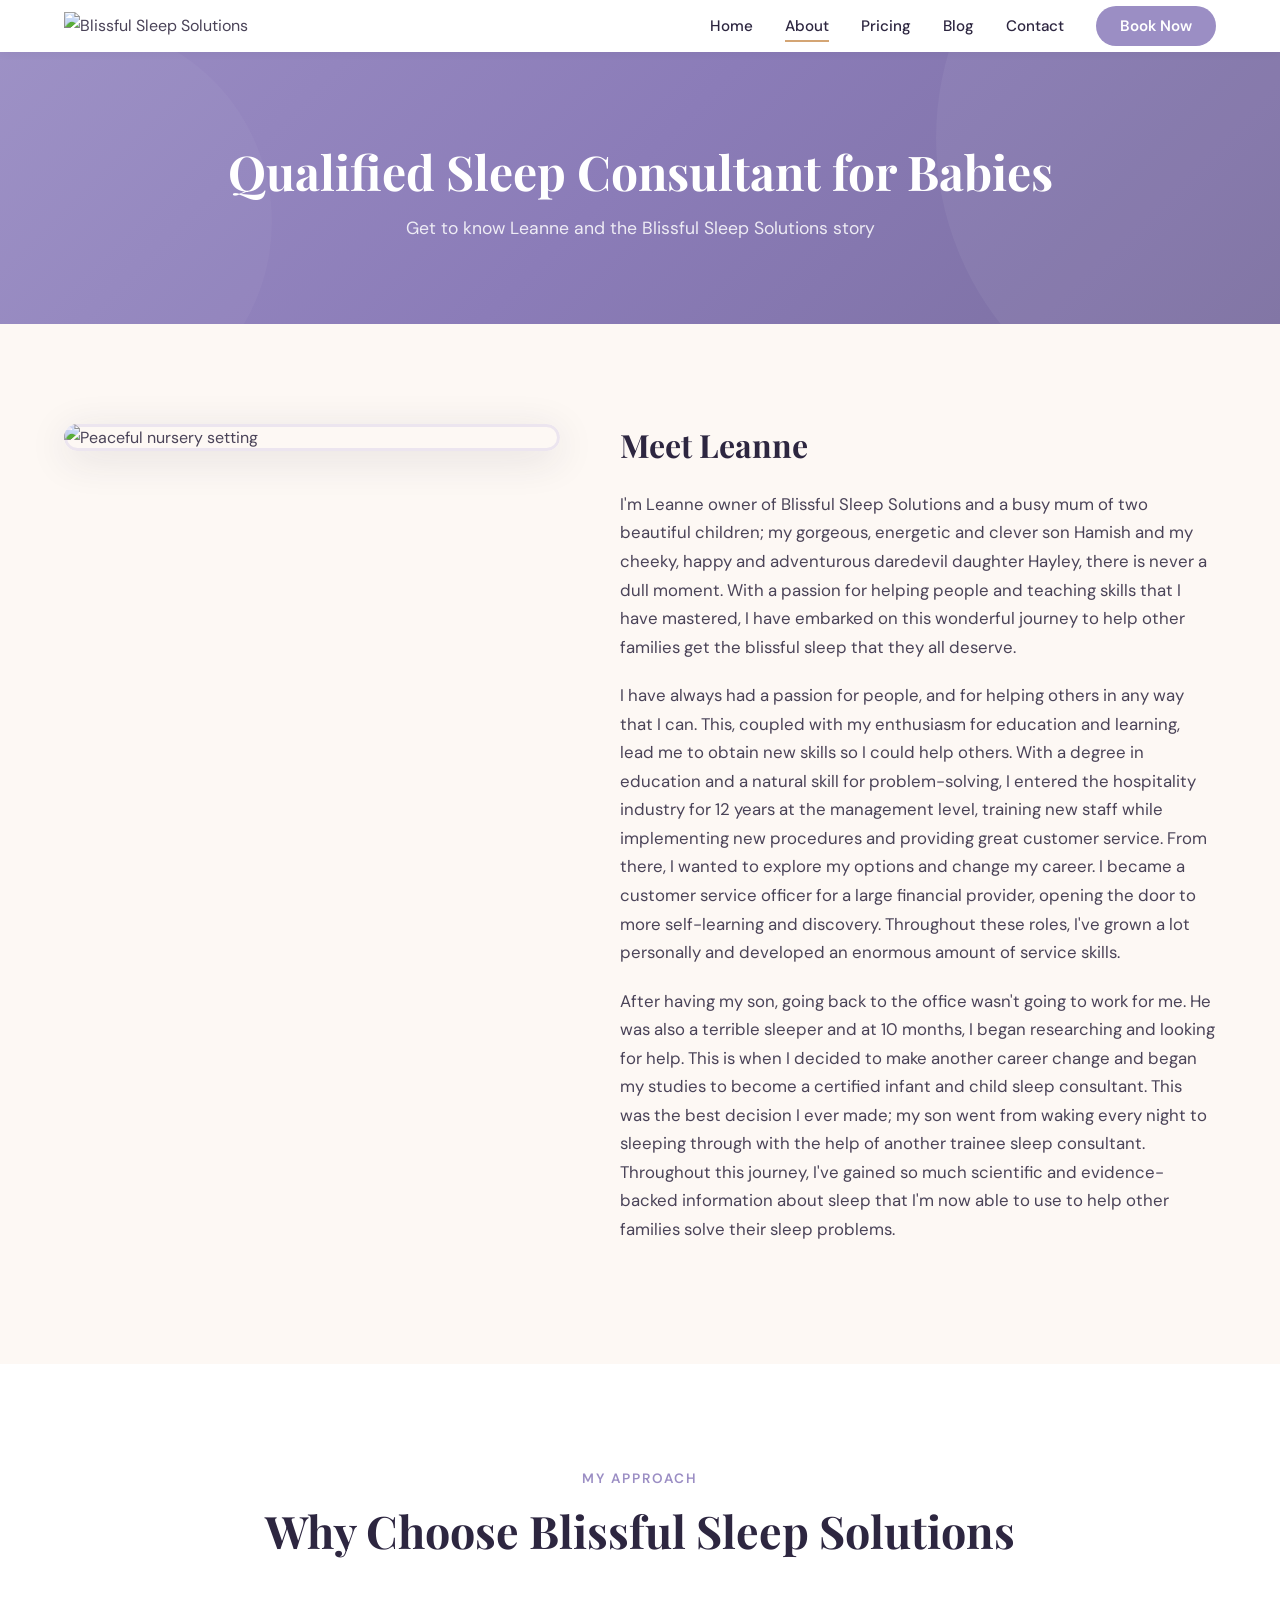
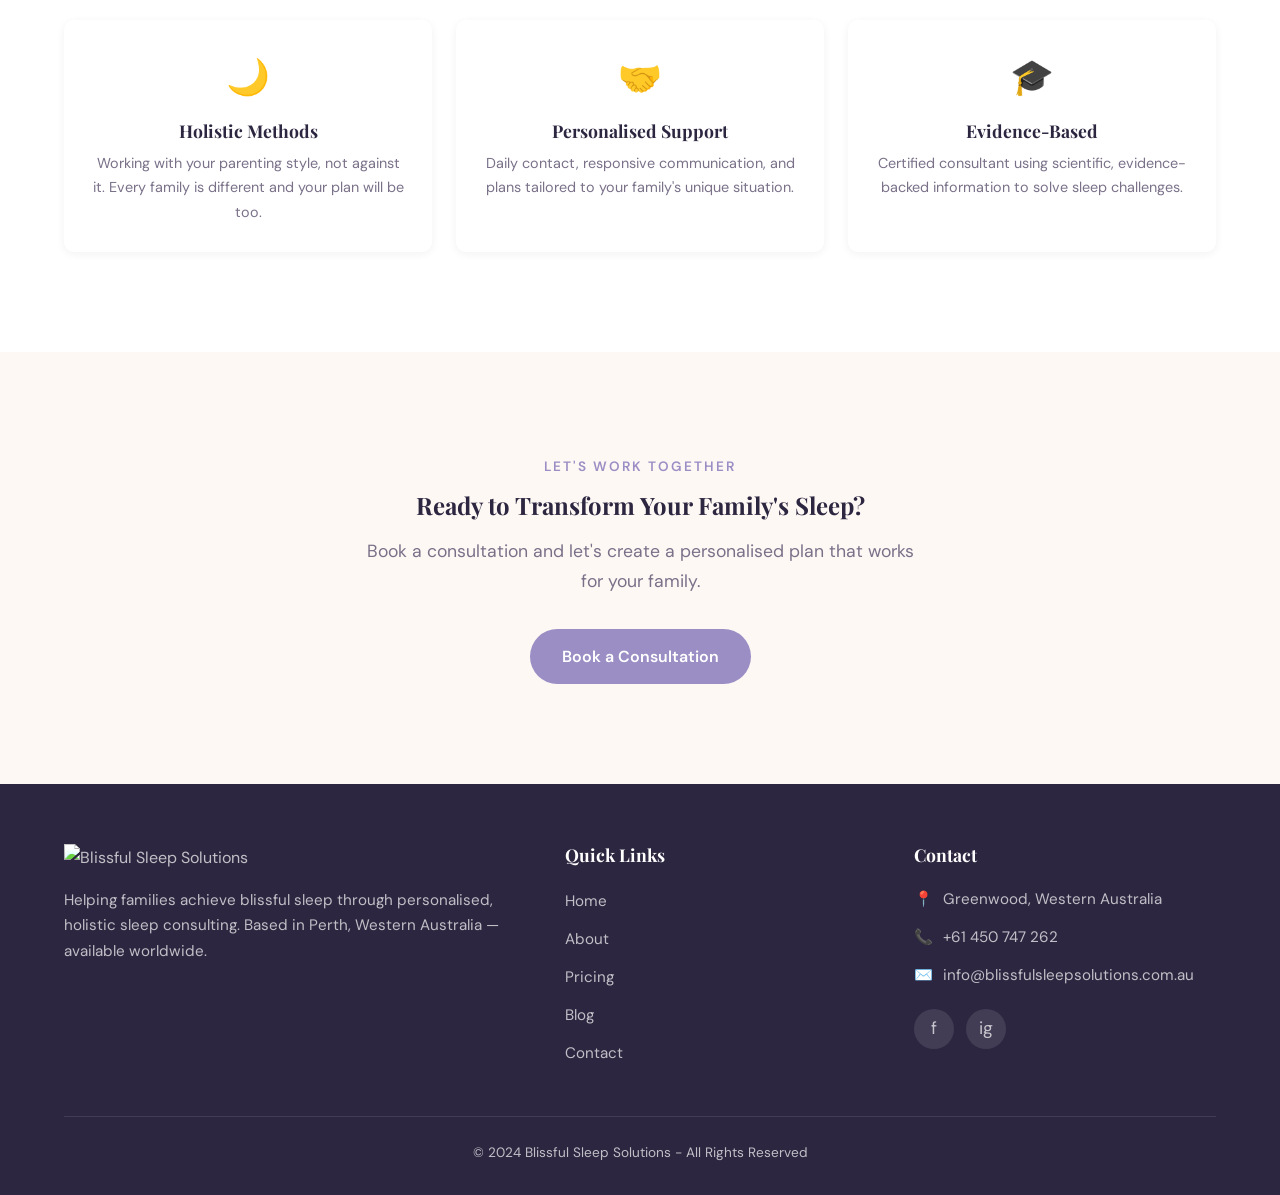
==== about.html @ 7fec7b7b "Initial build: Blissful Sleep Solutions modern redesign - 5 pages: Home, About, Pricing, Blog, Conta" ====
<!DOCTYPE html>
<html lang="en">
<head>
  <meta charset="UTF-8">
  <meta name="viewport" content="width=device-width, initial-scale=1.0">
  <title>About — Blissful Sleep Solutions</title>
  <meta name="description" content="Meet Leanne, a certified infant and child sleep consultant helping families in Perth, Western Australia achieve blissful sleep.">
  <meta property="og:title" content="About — Blissful Sleep Solutions">
  <meta property="og:description" content="Meet Leanne, a certified infant and child sleep consultant helping families in Perth, WA.">
  <meta property="og:image" content="https://img1.wsimg.com/isteam/ip/24dca071-70eb-4f10-9c1e-517683557270/logo/8243e5e0-a19e-4f4e-a3b1-569e0f55d797.jpg">
  <link rel="icon" href="https://img1.wsimg.com/isteam/ip/24dca071-70eb-4f10-9c1e-517683557270/logo/8243e5e0-a19e-4f4e-a3b1-569e0f55d797.jpg" type="image/jpeg">
  <link rel="preconnect" href="https://fonts.googleapis.com">
  <link rel="preconnect" href="https://fonts.gstatic.com" crossorigin>
  <link href="https://fonts.googleapis.com/css2?family=DM+Sans:wght@400;500;600;700&family=Playfair+Display:wght@400;500;600;700&display=swap" rel="stylesheet">
  <link rel="stylesheet" href="styles.css">
</head>
<body>

  <div class="nav-overlay"></div>

  <nav class="navbar inner-nav">
    <div class="container">
      <a href="index.html" class="nav-logo">
        <img src="https://img1.wsimg.com/isteam/ip/24dca071-70eb-4f10-9c1e-517683557270/logo/8243e5e0-a19e-4f4e-a3b1-569e0f55d797.jpg" alt="Blissful Sleep Solutions">
      </a>
      <ul class="nav-links">
        <li><a href="index.html">Home</a></li>
        <li><a href="about.html">About</a></li>
        <li><a href="pricing.html">Pricing</a></li>
        <li><a href="blog.html">Blog</a></li>
        <li><a href="contact.html">Contact</a></li>
        <li><a href="https://calendly.com/blissfulsleepsolutions" target="_blank" rel="noopener" class="nav-cta">Book Now</a></li>
      </ul>
      <button class="hamburger" aria-label="Toggle menu">
        <span></span><span></span><span></span>
      </button>
    </div>
  </nav>

  <!-- Page Hero -->
  <section class="page-hero">
    <h1>Qualified Sleep Consultant for Babies</h1>
    <p>Get to know Leanne and the Blissful Sleep Solutions story</p>
  </section>

  <!-- About Content -->
  <section class="section">
    <div class="container">
      <div class="about-content">
        <div class="about-image fade-in">
          <img src="https://images.unsplash.com/photo-1544126592-807ade215a0b?w=800&q=80" alt="Peaceful nursery setting">
        </div>
        <div class="about-text fade-in">
          <h2>Meet Leanne</h2>
          <p>I'm Leanne owner of Blissful Sleep Solutions and a busy mum of two beautiful children; my gorgeous, energetic and clever son Hamish and my cheeky, happy and adventurous daredevil daughter Hayley, there is never a dull moment. With a passion for helping people and teaching skills that I have mastered, I have embarked on this wonderful journey to help other families get the blissful sleep that they all deserve.</p>
          <p>I have always had a passion for people, and for helping others in any way that I can. This, coupled with my enthusiasm for education and learning, lead me to obtain new skills so I could help others. With a degree in education and a natural skill for problem-solving, I entered the hospitality industry for 12 years at the management level, training new staff while implementing new procedures and providing great customer service. From there, I wanted to explore my options and change my career. I became a customer service officer for a large financial provider, opening the door to more self-learning and discovery. Throughout these roles, I've grown a lot personally and developed an enormous amount of service skills.</p>
          <p>After having my son, going back to the office wasn't going to work for me. He was also a terrible sleeper and at 10 months, I began researching and looking for help. This is when I decided to make another career change and began my studies to become a certified infant and child sleep consultant. This was the best decision I ever made; my son went from waking every night to sleeping through with the help of another trainee sleep consultant. Throughout this journey, I've gained so much scientific and evidence-backed information about sleep that I'm now able to use to help other families solve their sleep problems.</p>
        </div>
      </div>
    </div>
  </section>

  <!-- Values -->
  <section class="section" style="background: var(--white);">
    <div class="container">
      <div class="section-header">
        <span class="section-label">My Approach</span>
        <h2>Why Choose Blissful Sleep Solutions</h2>
      </div>
      <div class="about-values">
        <div class="value-card fade-in fade-in-delay-1">
          <div class="value-icon">🌙</div>
          <h4>Holistic Methods</h4>
          <p>Working with your parenting style, not against it. Every family is different and your plan will be too.</p>
        </div>
        <div class="value-card fade-in fade-in-delay-2">
          <div class="value-icon">🤝</div>
          <h4>Personalised Support</h4>
          <p>Daily contact, responsive communication, and plans tailored to your family's unique situation.</p>
        </div>
        <div class="value-card fade-in fade-in-delay-3">
          <div class="value-icon">🎓</div>
          <h4>Evidence-Based</h4>
          <p>Certified consultant using scientific, evidence-backed information to solve sleep challenges.</p>
        </div>
      </div>
    </div>
  </section>

  <!-- CTA -->
  <section class="section" style="text-align: center;">
    <div class="container fade-in">
      <span class="section-label">Let's Work Together</span>
      <h2 style="margin-bottom: 16px;">Ready to Transform Your Family's Sleep?</h2>
      <p style="max-width: 550px; margin: 0 auto 32px; color: var(--text-light); font-size: 1.1rem;">Book a consultation and let's create a personalised plan that works for your family.</p>
      <a href="https://calendly.com/blissfulsleepsolutions" target="_blank" rel="noopener" class="btn btn-primary">Book a Consultation</a>
    </div>
  </section>

  <!-- Footer -->
  <footer class="footer">
    <div class="container">
      <div class="footer-grid">
        <div class="footer-brand">
          <img src="https://img1.wsimg.com/isteam/ip/24dca071-70eb-4f10-9c1e-517683557270/logo/8243e5e0-a19e-4f4e-a3b1-569e0f55d797.jpg" alt="Blissful Sleep Solutions">
          <p>Helping families achieve blissful sleep through personalised, holistic sleep consulting. Based in Perth, Western Australia — available worldwide.</p>
        </div>
        <div>
          <h4>Quick Links</h4>
          <ul class="footer-links">
            <li><a href="index.html">Home</a></li>
            <li><a href="about.html">About</a></li>
            <li><a href="pricing.html">Pricing</a></li>
            <li><a href="blog.html">Blog</a></li>
            <li><a href="contact.html">Contact</a></li>
          </ul>
        </div>
        <div>
          <h4>Contact</h4>
          <div class="footer-contact-item"><span class="icon">📍</span> Greenwood, Western Australia</div>
          <div class="footer-contact-item"><span class="icon">📞</span> <a href="tel:+61450747262" style="color: inherit;">+61 450 747 262</a></div>
          <div class="footer-contact-item"><span class="icon">✉️</span> <a href="mailto:info@blissfulsleepsolutions.com.au" style="color: inherit;">info@blissfulsleepsolutions.com.au</a></div>
          <div class="footer-social">
            <a href="https://www.facebook.com/812898538879275" target="_blank" rel="noopener" aria-label="Facebook">f</a>
            <a href="https://www.instagram.com/blissfulsleepsolutions" target="_blank" rel="noopener" aria-label="Instagram">ig</a>
          </div>
        </div>
      </div>
      <div class="footer-bottom">&copy; 2024 Blissful Sleep Solutions - All Rights Reserved</div>
    </div>
  </footer>

  <button class="back-to-top" aria-label="Back to top">↑</button>
  <script src="script.js"></script>
</body>
</html>
---- styles.css ----
/* ===== BASE & VARIABLES ===== */
:root {
  --lavender: #9B8EC4;
  --lavender-light: #C4B8E0;
  --lavender-dark: #7B6FA0;
  --cream: #FDF8F4;
  --cream-dark: #F5EDE4;
  --gold: #D4A574;
  --gold-light: #E8C9A0;
  --dusty-rose: #D4A0A0;
  --text-dark: #2D2640;
  --text-body: #4A4358;
  --text-light: #7A7189;
  --white: #FFFFFF;
  --shadow-sm: 0 2px 8px rgba(45, 38, 64, 0.06);
  --shadow-md: 0 4px 20px rgba(45, 38, 64, 0.08);
  --shadow-lg: 0 8px 40px rgba(45, 38, 64, 0.12);
  --radius: 16px;
  --radius-sm: 10px;
  --transition: 0.3s cubic-bezier(0.4, 0, 0.2, 1);
}

*, *::before, *::after {
  margin: 0;
  padding: 0;
  box-sizing: border-box;
}

html {
  scroll-behavior: smooth;
  font-size: 16px;
}

body {
  font-family: 'DM Sans', sans-serif;
  color: var(--text-body);
  background: var(--cream);
  line-height: 1.7;
  overflow-x: hidden;
}

h1, h2, h3, h4, h5, h6 {
  font-family: 'Playfair Display', serif;
  color: var(--text-dark);
  line-height: 1.3;
}

a {
  text-decoration: none;
  color: inherit;
  transition: color var(--transition);
}

img {
  max-width: 100%;
  height: auto;
}

.container {
  max-width: 1200px;
  margin: 0 auto;
  padding: 0 24px;
}

/* ===== NAVIGATION ===== */
.navbar {
  position: fixed;
  top: 0;
  left: 0;
  right: 0;
  z-index: 1000;
  padding: 20px 0;
  transition: all var(--transition);
  background: transparent;
}

.navbar.scrolled {
  background: rgba(255, 255, 255, 0.97);
  backdrop-filter: blur(20px);
  padding: 12px 0;
  box-shadow: var(--shadow-sm);
}

.navbar .container {
  display: flex;
  align-items: center;
  justify-content: space-between;
}

.nav-logo img {
  height: 50px;
  transition: height var(--transition);
}

.navbar.scrolled .nav-logo img {
  height: 40px;
}

.nav-links {
  display: flex;
  align-items: center;
  gap: 32px;
  list-style: none;
}

.nav-links a {
  font-size: 0.95rem;
  font-weight: 500;
  color: var(--white);
  position: relative;
  padding: 4px 0;
}

.navbar.scrolled .nav-links a {
  color: var(--text-dark);
}

.nav-links a::after {
  content: '';
  position: absolute;
  bottom: -2px;
  left: 0;
  width: 0;
  height: 2px;
  background: var(--gold);
  transition: width var(--transition);
}

.nav-links a:hover::after,
.nav-links a.active::after {
  width: 100%;
}

.nav-cta {
  background: var(--lavender) !important;
  color: var(--white) !important;
  padding: 10px 24px !important;
  border-radius: 50px !important;
  font-weight: 600 !important;
  transition: all var(--transition) !important;
  border: none;
}

.nav-cta:hover {
  background: var(--lavender-dark) !important;
  transform: translateY(-2px);
  box-shadow: 0 4px 15px rgba(155, 142, 196, 0.4);
}

.nav-cta::after {
  display: none !important;
}

.hamburger {
  display: none;
  flex-direction: column;
  gap: 5px;
  cursor: pointer;
  background: none;
  border: none;
  padding: 5px;
}

.hamburger span {
  width: 28px;
  height: 2.5px;
  background: var(--white);
  border-radius: 2px;
  transition: all var(--transition);
}

.navbar.scrolled .hamburger span {
  background: var(--text-dark);
}

/* Inner pages nav (no hero behind it) */
.navbar.inner-nav {
  background: var(--white);
  padding: 12px 0;
  box-shadow: var(--shadow-sm);
}

.navbar.inner-nav .nav-links a {
  color: var(--text-dark);
}

.navbar.inner-nav .hamburger span {
  background: var(--text-dark);
}

/* ===== HERO ===== */
.hero {
  position: relative;
  min-height: 100vh;
  display: flex;
  align-items: center;
  overflow: hidden;
}

.hero-bg {
  position: absolute;
  inset: 0;
  background-size: cover;
  background-position: center;
  background-repeat: no-repeat;
}

.hero-bg::after {
  content: '';
  position: absolute;
  inset: 0;
  background: linear-gradient(135deg, rgba(45, 38, 64, 0.75) 0%, rgba(155, 142, 196, 0.55) 100%);
}

.hero-content {
  position: relative;
  z-index: 2;
  max-width: 700px;
  padding: 120px 0 80px;
}

.hero h1 {
  font-size: clamp(2.2rem, 5vw, 3.5rem);
  color: var(--white);
  margin-bottom: 24px;
  font-weight: 700;
}

.hero p {
  font-size: 1.1rem;
  color: rgba(255, 255, 255, 0.9);
  margin-bottom: 16px;
  line-height: 1.8;
}

.hero-phone {
  font-size: 1.15rem;
  color: var(--gold-light);
  font-weight: 600;
  margin-bottom: 32px;
  display: flex;
  align-items: center;
  gap: 8px;
}

.hero-buttons {
  display: flex;
  gap: 16px;
  flex-wrap: wrap;
}

/* ===== BUTTONS ===== */
.btn {
  display: inline-flex;
  align-items: center;
  gap: 8px;
  padding: 14px 32px;
  border-radius: 50px;
  font-family: 'DM Sans', sans-serif;
  font-size: 1rem;
  font-weight: 600;
  cursor: pointer;
  border: none;
  transition: all var(--transition);
}

.btn-primary {
  background: var(--lavender);
  color: var(--white);
}

.btn-primary:hover {
  background: var(--lavender-dark);
  transform: translateY(-2px);
  box-shadow: 0 6px 20px rgba(155, 142, 196, 0.4);
}

.btn-secondary {
  background: transparent;
  color: var(--white);
  border: 2px solid rgba(255, 255, 255, 0.5);
}

.btn-secondary:hover {
  background: rgba(255, 255, 255, 0.15);
  border-color: var(--white);
  transform: translateY(-2px);
}

.btn-gold {
  background: var(--gold);
  color: var(--white);
}

.btn-gold:hover {
  background: #c09460;
  transform: translateY(-2px);
  box-shadow: 0 6px 20px rgba(212, 165, 116, 0.4);
}

/* ===== SECTIONS ===== */
.section {
  padding: 100px 0;
}

.section-header {
  text-align: center;
  margin-bottom: 60px;
}

.section-header h2 {
  font-size: clamp(1.8rem, 3.5vw, 2.8rem);
  margin-bottom: 16px;
}

.section-header p {
  font-size: 1.1rem;
  color: var(--text-light);
  max-width: 600px;
  margin: 0 auto;
}

.section-label {
  display: inline-block;
  font-size: 0.85rem;
  font-weight: 600;
  text-transform: uppercase;
  letter-spacing: 2px;
  color: var(--lavender);
  margin-bottom: 12px;
}

/* ===== TESTIMONIALS ===== */
.testimonials-section {
  background: var(--white);
}

.testimonial-grid {
  display: grid;
  grid-template-columns: repeat(3, 1fr);
  gap: 28px;
}

.testimonial-card {
  background: var(--cream);
  border-radius: var(--radius);
  padding: 32px;
  transition: all var(--transition);
  position: relative;
  opacity: 0;
  transform: translateY(30px);
}

.testimonial-card.visible {
  opacity: 1;
  transform: translateY(0);
}

.testimonial-card:hover {
  transform: translateY(-6px);
  box-shadow: var(--shadow-lg);
}

.testimonial-card::before {
  content: '\201C';
  font-family: 'Playfair Display', serif;
  font-size: 4rem;
  color: var(--lavender-light);
  position: absolute;
  top: 16px;
  left: 24px;
  line-height: 1;
  opacity: 0.5;
}

.testimonial-stars {
  color: var(--gold);
  font-size: 0.9rem;
  margin-bottom: 16px;
  letter-spacing: 2px;
}

.testimonial-text {
  font-size: 0.95rem;
  line-height: 1.7;
  color: var(--text-body);
  margin-bottom: 20px;
  position: relative;
  z-index: 1;
}

.testimonial-author {
  font-weight: 700;
  color: var(--text-dark);
  font-size: 0.95rem;
}

/* ===== BLOG TEASER ===== */
.blog-teaser {
  background: linear-gradient(135deg, var(--lavender) 0%, var(--lavender-dark) 100%);
  color: var(--white);
}

.blog-teaser .section-label {
  color: var(--gold-light);
}

.blog-teaser h2 {
  color: var(--white);
}

.blog-teaser-content {
  max-width: 700px;
  margin: 0 auto;
  text-align: center;
}

.blog-teaser-content p {
  font-size: 1.1rem;
  line-height: 1.8;
  opacity: 0.9;
  margin-bottom: 32px;
}

/* ===== PAGE HERO (inner pages) ===== */
.page-hero {
  padding: 140px 0 80px;
  background: linear-gradient(135deg, var(--lavender) 0%, #8B7CB8 50%, var(--lavender-dark) 100%);
  text-align: center;
  position: relative;
  overflow: hidden;
}

.page-hero::before {
  content: '';
  position: absolute;
  top: -50%;
  right: -20%;
  width: 600px;
  height: 600px;
  border-radius: 50%;
  background: rgba(255, 255, 255, 0.05);
}

.page-hero::after {
  content: '';
  position: absolute;
  bottom: -30%;
  left: -10%;
  width: 400px;
  height: 400px;
  border-radius: 50%;
  background: rgba(255, 255, 255, 0.03);
}

.page-hero h1 {
  color: var(--white);
  font-size: clamp(2rem, 4vw, 3rem);
  position: relative;
  z-index: 1;
}

.page-hero p {
  color: rgba(255, 255, 255, 0.85);
  font-size: 1.1rem;
  margin-top: 12px;
  position: relative;
  z-index: 1;
}

/* ===== ABOUT ===== */
.about-content {
  display: grid;
  grid-template-columns: 1fr 1.2fr;
  gap: 60px;
  align-items: start;
}

.about-image {
  border-radius: var(--radius);
  overflow: hidden;
  box-shadow: var(--shadow-lg);
  position: relative;
}

.about-image img {
  width: 100%;
  height: 500px;
  object-fit: cover;
}

.about-image::after {
  content: '';
  position: absolute;
  inset: 0;
  border-radius: var(--radius);
  border: 3px solid var(--lavender-light);
  opacity: 0.3;
}

.about-text h2 {
  font-size: 2rem;
  margin-bottom: 24px;
}

.about-text p {
  margin-bottom: 20px;
  font-size: 1.05rem;
}

.about-values {
  display: grid;
  grid-template-columns: repeat(3, 1fr);
  gap: 24px;
  margin-top: 48px;
}

.value-card {
  background: var(--white);
  border-radius: var(--radius-sm);
  padding: 28px;
  text-align: center;
  box-shadow: var(--shadow-sm);
  transition: all var(--transition);
}

.value-card:hover {
  transform: translateY(-4px);
  box-shadow: var(--shadow-md);
}

.value-icon {
  font-size: 2.2rem;
  margin-bottom: 12px;
}

.value-card h4 {
  font-size: 1.1rem;
  margin-bottom: 8px;
}

.value-card p {
  font-size: 0.9rem;
  color: var(--text-light);
}

/* ===== PRICING ===== */
.pricing-grid {
  display: grid;
  grid-template-columns: repeat(3, 1fr);
  gap: 28px;
}

.pricing-card {
  background: var(--white);
  border-radius: var(--radius);
  padding: 36px;
  box-shadow: var(--shadow-sm);
  transition: all var(--transition);
  position: relative;
  overflow: hidden;
  display: flex;
  flex-direction: column;
}

.pricing-card:hover {
  transform: translateY(-6px);
  box-shadow: var(--shadow-lg);
}

.pricing-card.popular {
  border: 2px solid var(--lavender);
  transform: scale(1.03);
}

.pricing-card.popular:hover {
  transform: scale(1.03) translateY(-6px);
}

.popular-badge {
  position: absolute;
  top: 20px;
  right: -30px;
  background: var(--lavender);
  color: var(--white);
  padding: 6px 40px;
  font-size: 0.75rem;
  font-weight: 700;
  text-transform: uppercase;
  letter-spacing: 1px;
  transform: rotate(45deg);
}

.pricing-card h3 {
  font-size: 1.3rem;
  margin-bottom: 12px;
}

.pricing-price {
  font-size: 2rem;
  font-weight: 700;
  color: var(--lavender);
  margin-bottom: 16px;
  font-family: 'DM Sans', sans-serif;
}

.pricing-price span {
  font-size: 0.9rem;
  color: var(--text-light);
  font-weight: 400;
}

.pricing-desc {
  font-size: 0.95rem;
  color: var(--text-light);
  line-height: 1.7;
  margin-bottom: 24px;
  flex-grow: 1;
}

.pricing-sub {
  font-size: 0.85rem;
  color: var(--text-light);
  margin-top: 8px;
}

.pricing-options {
  list-style: none;
  margin-bottom: 24px;
}

.pricing-options li {
  padding: 8px 0;
  border-bottom: 1px solid var(--cream-dark);
  font-size: 0.95rem;
  display: flex;
  justify-content: space-between;
}

.pricing-options li:last-child {
  border-bottom: none;
}

.pricing-options .price-tag {
  font-weight: 700;
  color: var(--lavender);
}

.pricing-note {
  text-align: center;
  margin-top: 48px;
  padding: 24px;
  background: var(--white);
  border-radius: var(--radius-sm);
  color: var(--text-light);
  font-size: 0.95rem;
  box-shadow: var(--shadow-sm);
}

/* ===== CONTACT ===== */
.contact-grid {
  display: grid;
  grid-template-columns: 1.2fr 0.8fr;
  gap: 48px;
}

.contact-form {
  background: var(--white);
  padding: 40px;
  border-radius: var(--radius);
  box-shadow: var(--shadow-md);
}

.form-group {
  margin-bottom: 24px;
}

.form-group label {
  display: block;
  font-weight: 600;
  font-size: 0.9rem;
  color: var(--text-dark);
  margin-bottom: 8px;
}

.form-group input,
.form-group textarea,
.form-group select {
  width: 100%;
  padding: 14px 18px;
  border: 2px solid var(--cream-dark);
  border-radius: var(--radius-sm);
  font-family: 'DM Sans', sans-serif;
  font-size: 1rem;
  color: var(--text-dark);
  background: var(--cream);
  transition: border-color var(--transition);
  outline: none;
}

.form-group input:focus,
.form-group textarea:focus,
.form-group select:focus {
  border-color: var(--lavender);
}

.form-group textarea {
  resize: vertical;
  min-height: 140px;
}

.contact-sidebar {
  display: flex;
  flex-direction: column;
  gap: 24px;
}

.contact-info-card {
  background: var(--white);
  border-radius: var(--radius);
  padding: 32px;
  box-shadow: var(--shadow-sm);
}

.contact-info-card h3 {
  font-size: 1.3rem;
  margin-bottom: 20px;
}

.contact-detail {
  display: flex;
  align-items: flex-start;
  gap: 12px;
  margin-bottom: 16px;
  font-size: 0.95rem;
}

.contact-detail .icon {
  font-size: 1.2rem;
  color: var(--lavender);
  min-width: 24px;
  text-align: center;
}

.contact-detail a {
  color: var(--lavender);
}

.contact-detail a:hover {
  color: var(--lavender-dark);
}

.contact-map {
  background: linear-gradient(135deg, var(--lavender-light) 0%, var(--lavender) 100%);
  border-radius: var(--radius);
  padding: 32px;
  color: var(--white);
  text-align: center;
}

.contact-map h4 {
  color: var(--white);
  margin-bottom: 8px;
}

.contact-map p {
  opacity: 0.9;
  font-size: 0.95rem;
}

/* ===== CONTACT EXTRA ===== */
.contact-form-wrapper {
  background: var(--white);
  padding: 40px;
  border-radius: var(--radius);
  box-shadow: var(--shadow-md);
}

.required {
  color: #ef4444;
}

.info-card {
  display: flex;
  align-items: flex-start;
  gap: 16px;
  background: var(--white);
  padding: 20px 24px;
  border-radius: var(--radius-sm);
  box-shadow: var(--shadow-sm);
  margin-bottom: 16px;
}

.info-icon {
  flex-shrink: 0;
  width: 44px;
  height: 44px;
  display: flex;
  align-items: center;
  justify-content: center;
  background: var(--lavender-light);
  color: var(--lavender);
  border-radius: 12px;
}

.info-card h3 {
  font-size: 1rem;
  margin-bottom: 4px;
  font-family: 'DM Sans', sans-serif;
}

.info-card p {
  font-size: 0.9rem;
  color: var(--text-light);
  margin: 0;
}

.info-card a {
  color: var(--lavender);
  text-decoration: none;
}

.info-card a:hover {
  color: var(--lavender-dark);
}

.social-links-contact h3 {
  font-size: 1rem;
  font-family: 'DM Sans', sans-serif;
}

.social-icon-link {
  width: 44px;
  height: 44px;
  display: flex;
  align-items: center;
  justify-content: center;
  background: var(--lavender-light);
  color: var(--lavender);
  border-radius: 12px;
  transition: all var(--transition);
}

.social-icon-link:hover {
  background: var(--lavender);
  color: var(--white);
  transform: translateY(-3px);
}

/* ===== BLOG ===== */
.blog-coming-soon {
  text-align: center;
  padding: 80px 20px;
}

.blog-coming-soon .icon {
  font-size: 4rem;
  margin-bottom: 24px;
}

.blog-coming-soon h2 {
  font-size: 2rem;
  margin-bottom: 16px;
}

.blog-coming-soon p {
  font-size: 1.1rem;
  color: var(--text-light);
  max-width: 500px;
  margin: 0 auto 32px;
}

/* ===== FOOTER ===== */
.footer {
  background: var(--text-dark);
  color: rgba(255, 255, 255, 0.7);
  padding: 60px 0 30px;
}

.footer-grid {
  display: grid;
  grid-template-columns: 1.5fr 1fr 1fr;
  gap: 48px;
  margin-bottom: 40px;
}

.footer-brand img {
  height: 45px;
  margin-bottom: 16px;
  filter: brightness(1.2);
}

.footer-brand p {
  font-size: 0.95rem;
  line-height: 1.7;
}

.footer h4 {
  color: var(--white);
  font-size: 1.1rem;
  margin-bottom: 20px;
}

.footer-links {
  list-style: none;
}

.footer-links li {
  margin-bottom: 10px;
}

.footer-links a {
  font-size: 0.95rem;
  transition: color var(--transition);
}

.footer-links a:hover {
  color: var(--lavender-light);
}

.footer-contact-item {
  display: flex;
  align-items: center;
  gap: 10px;
  margin-bottom: 12px;
  font-size: 0.95rem;
}

.footer-contact-item .icon {
  color: var(--lavender-light);
}

.footer-social {
  display: flex;
  gap: 12px;
  margin-top: 20px;
}

.footer-social a {
  width: 40px;
  height: 40px;
  border-radius: 50%;
  background: rgba(255, 255, 255, 0.1);
  display: flex;
  align-items: center;
  justify-content: center;
  font-size: 1.1rem;
  transition: all var(--transition);
}

.footer-social a:hover {
  background: var(--lavender);
  transform: translateY(-3px);
}

.footer-bottom {
  border-top: 1px solid rgba(255, 255, 255, 0.1);
  padding-top: 24px;
  text-align: center;
  font-size: 0.85rem;
}

/* ===== BACK TO TOP ===== */
.back-to-top {
  position: fixed;
  bottom: 30px;
  right: 30px;
  width: 48px;
  height: 48px;
  border-radius: 50%;
  background: var(--lavender);
  color: var(--white);
  border: none;
  cursor: pointer;
  font-size: 1.2rem;
  display: flex;
  align-items: center;
  justify-content: center;
  opacity: 0;
  visibility: hidden;
  transition: all var(--transition);
  box-shadow: var(--shadow-md);
  z-index: 999;
}

.back-to-top.visible {
  opacity: 1;
  visibility: visible;
}

.back-to-top:hover {
  background: var(--lavender-dark);
  transform: translateY(-3px);
}

/* ===== ANIMATIONS ===== */
.fade-in {
  opacity: 0;
  transform: translateY(30px);
  transition: opacity 0.6s ease, transform 0.6s ease;
}

.fade-in.visible {
  opacity: 1;
  transform: translateY(0);
}

.fade-in-delay-1 { transition-delay: 0.1s; }
.fade-in-delay-2 { transition-delay: 0.2s; }
.fade-in-delay-3 { transition-delay: 0.3s; }
.fade-in-delay-4 { transition-delay: 0.4s; }

/* ===== RESPONSIVE ===== */
@media (max-width: 1024px) {
  .testimonial-grid {
    grid-template-columns: repeat(2, 1fr);
  }
  .pricing-grid {
    grid-template-columns: repeat(2, 1fr);
  }
  .about-content {
    grid-template-columns: 1fr;
    gap: 40px;
  }
  .about-image img {
    height: 350px;
  }
  .footer-grid {
    grid-template-columns: 1fr 1fr;
  }
}

@media (max-width: 768px) {
  .nav-links {
    position: fixed;
    top: 0;
    right: -100%;
    width: 280px;
    height: 100vh;
    background: var(--white);
    flex-direction: column;
    padding: 80px 32px 32px;
    gap: 24px;
    transition: right var(--transition);
    box-shadow: var(--shadow-lg);
  }

  .nav-links.active {
    right: 0;
  }

  .nav-links a {
    color: var(--text-dark) !important;
    font-size: 1.1rem;
  }

  .hamburger {
    display: flex;
    z-index: 1001;
  }

  .hamburger.active span:nth-child(1) {
    transform: rotate(45deg) translate(5px, 5px);
  }
  .hamburger.active span:nth-child(2) {
    opacity: 0;
  }
  .hamburger.active span:nth-child(3) {
    transform: rotate(-45deg) translate(5px, -5px);
  }

  .nav-overlay {
    display: none;
    position: fixed;
    inset: 0;
    background: rgba(0,0,0,0.4);
    z-index: 999;
  }

  .nav-overlay.active {
    display: block;
  }

  .hero-content {
    padding: 100px 0 60px;
  }

  .hero h1 {
    font-size: 2rem;
  }

  .testimonial-grid {
    grid-template-columns: 1fr;
  }

  .pricing-grid {
    grid-template-columns: 1fr;
  }

  .pricing-card.popular {
    transform: scale(1);
  }

  .pricing-card.popular:hover {
    transform: translateY(-6px);
  }

  .contact-grid {
    grid-template-columns: 1fr;
  }

  .about-values {
    grid-template-columns: 1fr;
  }

  .footer-grid {
    grid-template-columns: 1fr;
    gap: 32px;
  }

  .section {
    padding: 60px 0;
  }

  .page-hero {
    padding: 110px 0 60px;
  }
}
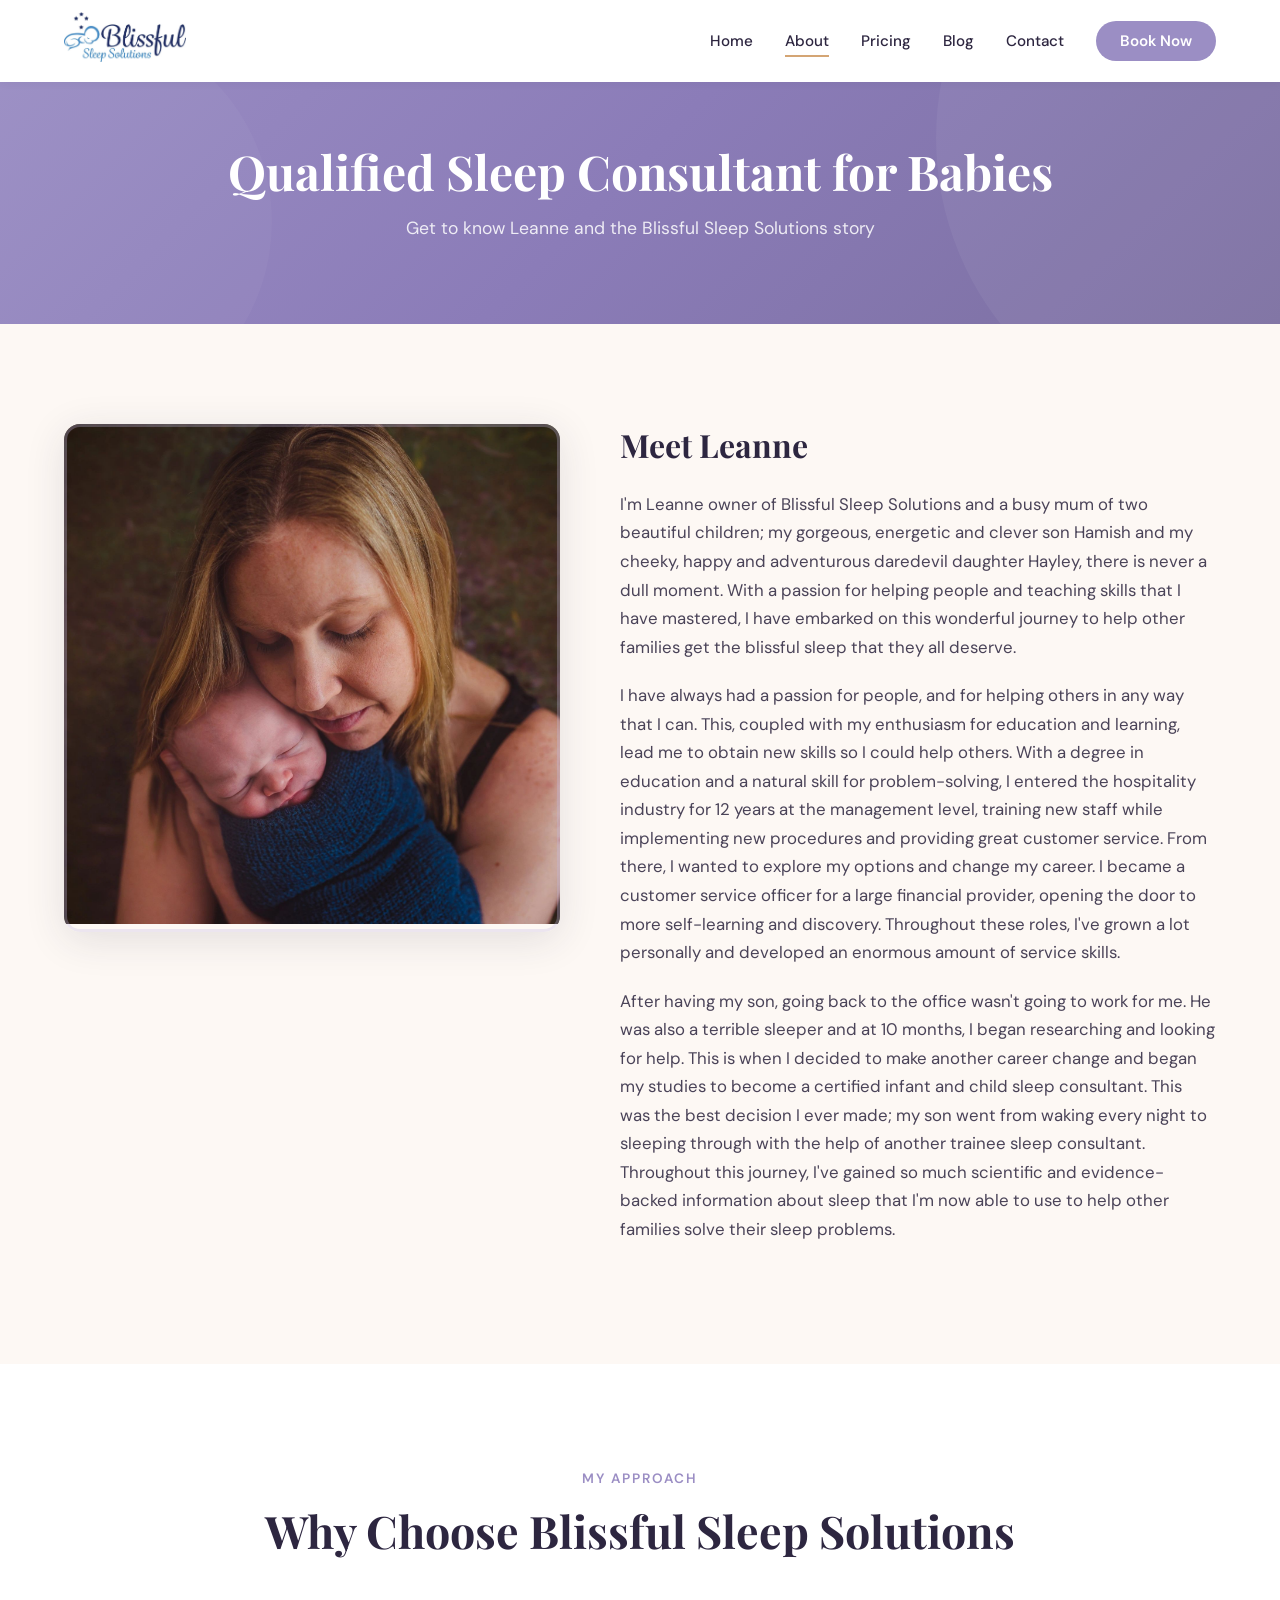
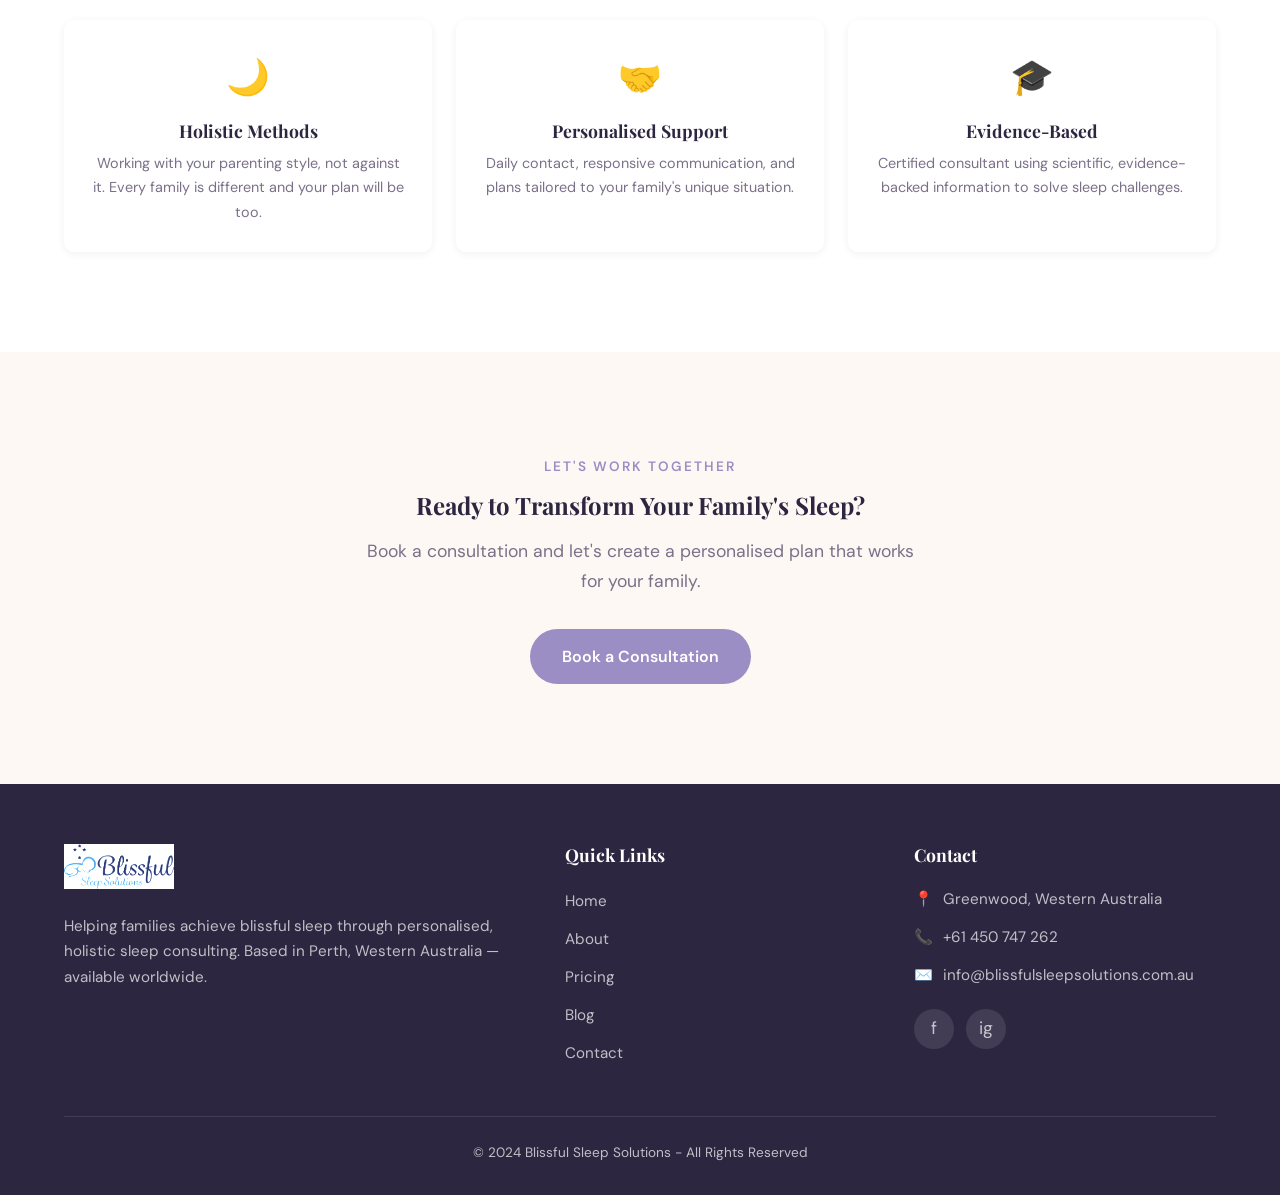
==== commit 20ec0a23: "Add original site images, replace all external image URLs - Downloaded hero, about, logo, certified " ====
--- a/about.html
+++ b/about.html
@@ -7,8 +7,8 @@
   <meta name="description" content="Meet Leanne, a certified infant and child sleep consultant helping families in Perth, Western Australia achieve blissful sleep.">
   <meta property="og:title" content="About — Blissful Sleep Solutions">
   <meta property="og:description" content="Meet Leanne, a certified infant and child sleep consultant helping families in Perth, WA.">
-  <meta property="og:image" content="https://img1.wsimg.com/isteam/ip/24dca071-70eb-4f10-9c1e-517683557270/logo/8243e5e0-a19e-4f4e-a3b1-569e0f55d797.jpg">
-  <link rel="icon" href="https://img1.wsimg.com/isteam/ip/24dca071-70eb-4f10-9c1e-517683557270/logo/8243e5e0-a19e-4f4e-a3b1-569e0f55d797.jpg" type="image/jpeg">
+  <meta property="og:image" content="images/logo.jpg">
+  <link rel="icon" href="images/logo.jpg" type="image/jpeg">
   <link rel="preconnect" href="https://fonts.googleapis.com">
   <link rel="preconnect" href="https://fonts.gstatic.com" crossorigin>
   <link href="https://fonts.googleapis.com/css2?family=DM+Sans:wght@400;500;600;700&family=Playfair+Display:wght@400;500;600;700&display=swap" rel="stylesheet">
@@ -21,7 +21,7 @@
   <nav class="navbar inner-nav">
     <div class="container">
       <a href="index.html" class="nav-logo">
-        <img src="https://img1.wsimg.com/isteam/ip/24dca071-70eb-4f10-9c1e-517683557270/logo/8243e5e0-a19e-4f4e-a3b1-569e0f55d797.jpg" alt="Blissful Sleep Solutions">
+        <img src="images/logo.jpg" alt="Blissful Sleep Solutions">
       </a>
       <ul class="nav-links">
         <li><a href="index.html">Home</a></li>
@@ -48,7 +48,7 @@
     <div class="container">
       <div class="about-content">
         <div class="about-image fade-in">
-          <img src="https://images.unsplash.com/photo-1544126592-807ade215a0b?w=800&q=80" alt="Peaceful nursery setting">
+          <img src="images/about-photo.jpg" alt="Peaceful nursery setting">
         </div>
         <div class="about-text fade-in">
           <h2>Meet Leanne</h2>
@@ -102,7 +102,7 @@
     <div class="container">
       <div class="footer-grid">
         <div class="footer-brand">
-          <img src="https://img1.wsimg.com/isteam/ip/24dca071-70eb-4f10-9c1e-517683557270/logo/8243e5e0-a19e-4f4e-a3b1-569e0f55d797.jpg" alt="Blissful Sleep Solutions">
+          <img src="images/logo.jpg" alt="Blissful Sleep Solutions">
           <p>Helping families achieve blissful sleep through personalised, holistic sleep consulting. Based in Perth, Western Australia — available worldwide.</p>
         </div>
         <div>
